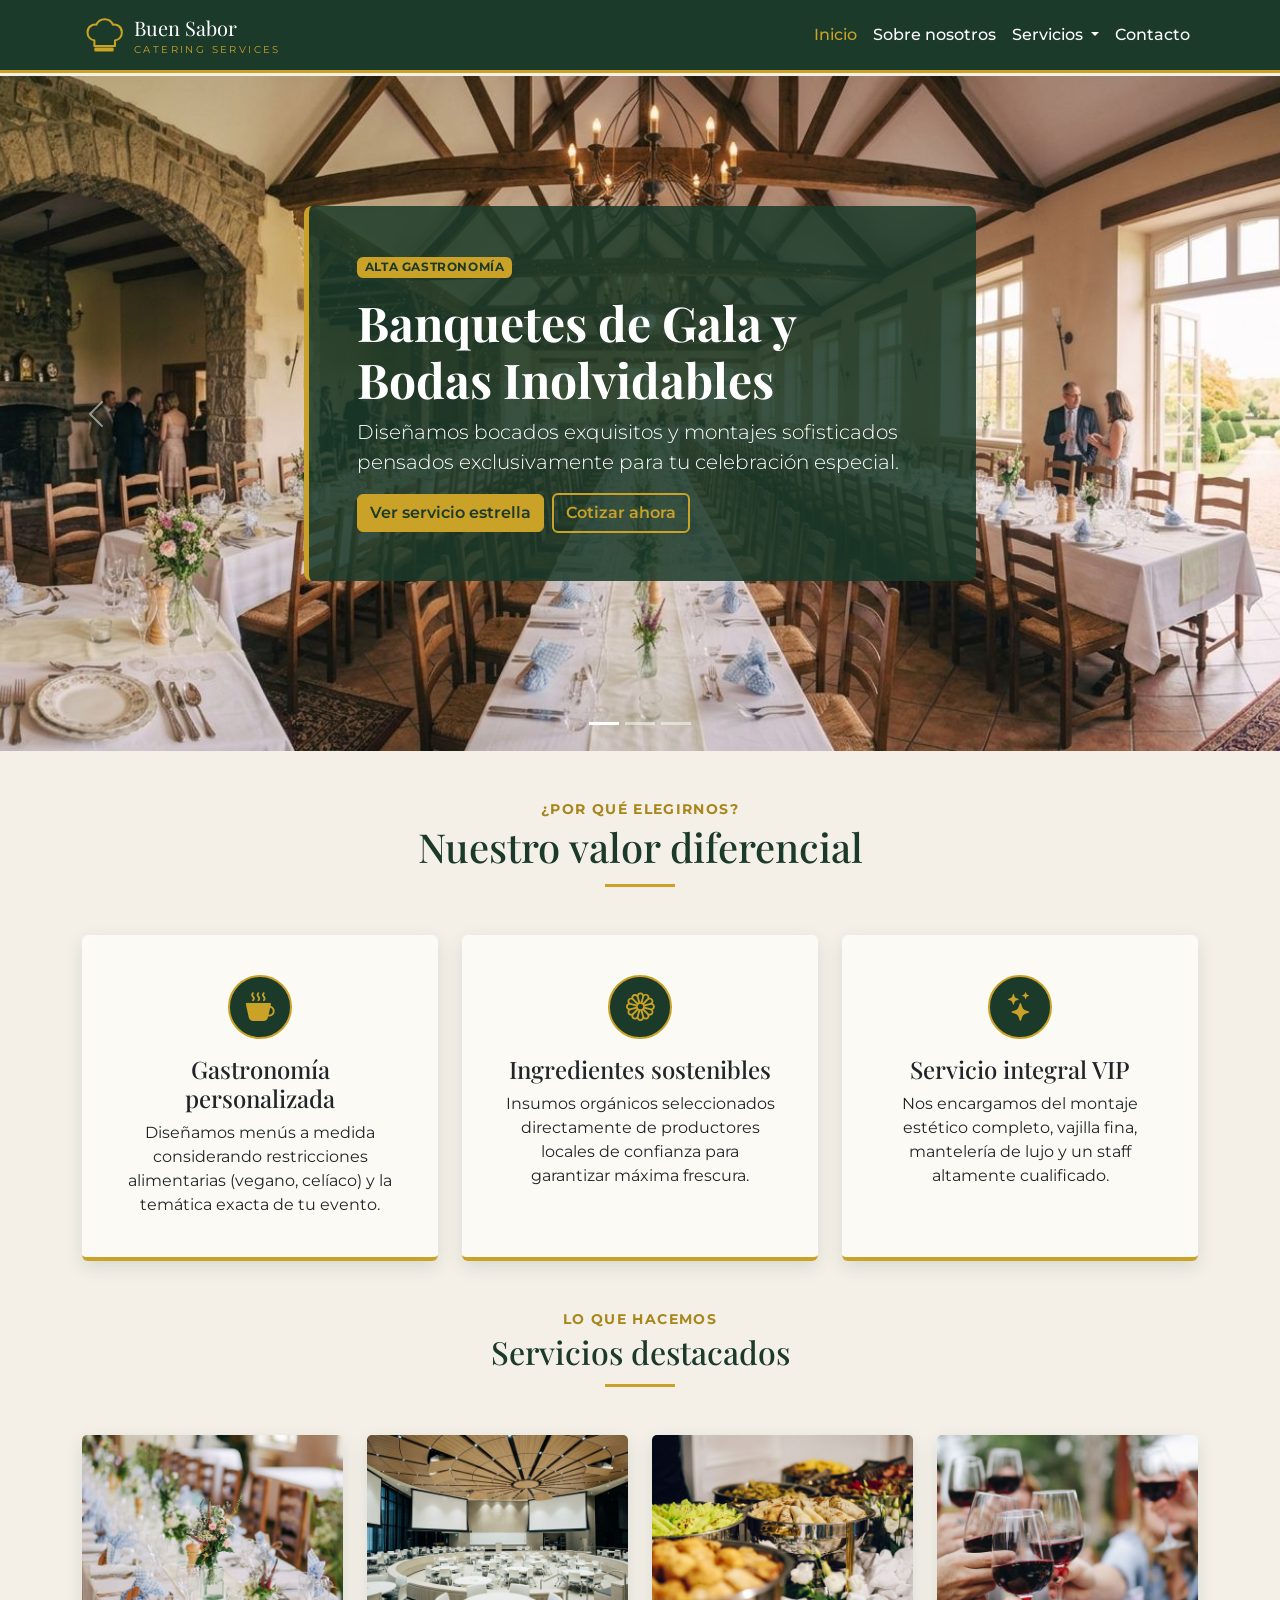
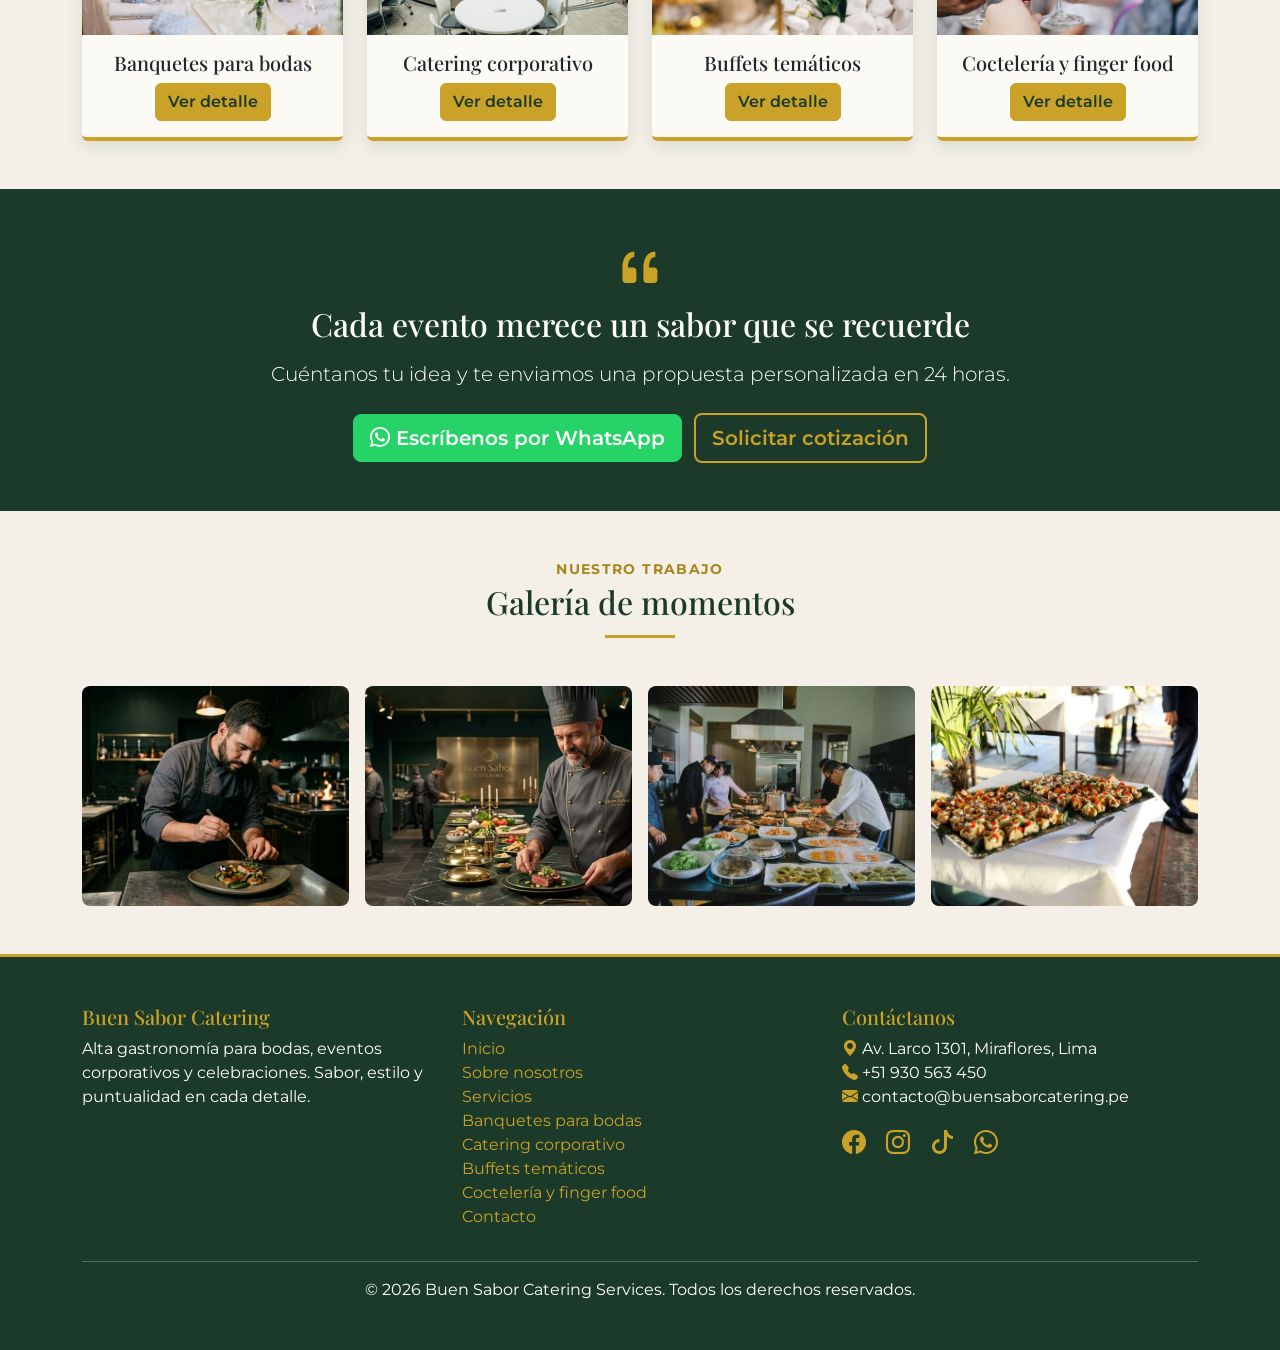
==== index.html @ eacddbde "feat: first commit" ====
<!doctype html>
<html lang="es">
  <head>
    <meta charset="utf-8" />
    <meta name="viewport" content="width=device-width, initial-scale=1" />
    <meta
      name="description"
      content="Catering para bodas, eventos corporativos y celebraciones en Lima. Alta gastronomía con ingredientes sostenibles."
    />
    <title>Buen Sabor Catering | Inicio</title>
    <!-- bootstrap 5.3 -->
    <link
      href="https://cdn.jsdelivr.net/npm/bootstrap@5.3.8/dist/css/bootstrap.min.css"
      rel="stylesheet"
      integrity="sha384-sRIl4kxILFvY47J16cr9ZwB07vP4J8+LH7qKQnuqkuIAvNWLzeN8tE5YBujZqJLB"
      crossorigin="anonymous"
    />
    <!-- iconos de bootstrap -->
    <link
      rel="stylesheet"
      href="https://cdn.jsdelivr.net/npm/bootstrap-icons@1.13.2/font/bootstrap-icons.min.css"
    />
    <!-- fuentes de google -->
    <link rel="preconnect" href="https://fonts.googleapis.com" />
    <link rel="preconnect" href="https://fonts.gstatic.com" crossorigin />
    <link
      href="https://fonts.googleapis.com/css2?family=Montserrat:wght@400;500;600;700&family=Playfair+Display:wght@600;700&display=swap"
      rel="stylesheet"
    />
    <!-- estilos propios -->
    <link rel="stylesheet" href="css/estilos.css" />
  </head>

  <body>
    <!-- cabecera -->
    <header>
      <nav class="navbar navbar-expand-lg navbar-dark bg-marca fixed-top">
        <div class="container">
          <a
            class="navbar-brand d-flex align-items-center gap-2"
            href="index.html"
          >
            <img
              src="img/logo-gorro.svg"
              alt="Logo de Buen Sabor Catering"
              width="44"
              height="44"
            />
            <span>Buen Sabor<small>Catering Services</small></span>
          </a>
          <button
            class="navbar-toggler"
            type="button"
            data-bs-toggle="collapse"
            data-bs-target="#menuPrincipal"
            aria-controls="menuPrincipal"
            aria-expanded="false"
            aria-label="Mostrar menú"
          >
            <span class="navbar-toggler-icon"></span>
          </button>
          <div class="collapse navbar-collapse" id="menuPrincipal">
            <ul class="navbar-nav ms-auto mb-2 mb-lg-0">
              <li class="nav-item">
                <a class="nav-link active" aria-current="page" href="index.html"
                  >Inicio</a
                >
              </li>
              <li class="nav-item">
                <a class="nav-link" href="nosotros.html">Sobre nosotros</a>
              </li>
              <li class="nav-item dropdown">
                <a
                  class="nav-link dropdown-toggle"
                  href="#"
                  role="button"
                  data-bs-toggle="dropdown"
                  aria-expanded="false"
                >
                  Servicios
                </a>
                <ul class="dropdown-menu dropdown-menu-lg-end">
                  <li>
                    <a class="dropdown-item" href="servicio-bodas.html"
                      >Banquetes para bodas</a
                    >
                  </li>
                  <li>
                    <a class="dropdown-item" href="servicio-corporativo.html"
                      >Catering corporativo</a
                    >
                  </li>
                  <li>
                    <a class="dropdown-item" href="servicio-buffets.html"
                      >Buffets temáticos</a
                    >
                  </li>
                  <li>
                    <a class="dropdown-item" href="servicio-cocteleria.html"
                      >Coctelería y finger food</a
                    >
                  </li>
                  <li><hr class="dropdown-divider" /></li>
                  <li>
                    <a class="dropdown-item" href="servicios.html"
                      >Ver todos los servicios</a
                    >
                  </li>
                </ul>
              </li>
              <li class="nav-item">
                <a class="nav-link" href="contactos.html">Contacto</a>
              </li>
            </ul>
          </div>
        </div>
      </nav>
    </header>

    <main>
      <!-- carrusel -->
      <section>
        <div id="carruselInicio" class="carousel slide" data-bs-ride="carousel">
          <div class="carousel-indicators">
            <button
              type="button"
              data-bs-target="#carruselInicio"
              data-bs-slide-to="0"
              class="active"
              aria-current="true"
              aria-label="Diapositiva 1"
            ></button>
            <button
              type="button"
              data-bs-target="#carruselInicio"
              data-bs-slide-to="1"
              aria-label="Diapositiva 2"
            ></button>
            <button
              type="button"
              data-bs-target="#carruselInicio"
              data-bs-slide-to="2"
              aria-label="Diapositiva 3"
            ></button>
          </div>
          <div class="carousel-inner">
            <article class="carousel-item active">
              <img
                src="img/salon-gala.jpg"
                class="d-block w-100"
                alt="Salón de gala decorado para una boda"
              />
              <div
                class="carousel-caption d-flex h-100 align-items-center justify-content-center"
              >
                <div class="tarjeta-hero p-3 p-md-5 col-12 col-lg-9">
                  <span class="badge insignia-marca mb-3"
                    >Alta gastronomía</span
                  >
                  <h2 class="display-5 fw-bold">
                    Banquetes de Gala y Bodas Inolvidables
                  </h2>
                  <p class="lead d-none d-md-block">
                    Diseñamos bocados exquisitos y montajes sofisticados
                    pensados exclusivamente para tu celebración especial.
                  </p>
                  <a href="servicio-bodas.html" class="btn btn-marca me-2"
                    >Ver servicio estrella</a
                  ><a href="contactos.html" class="btn btn-marca-borde"
                    >Cotizar ahora</a
                  >
                </div>
              </div>
            </article>
            <article class="carousel-item">
              <img
                loading="lazy"
                src="img/buffet-tematico.jpg"
                class="d-block w-100"
                alt="Buffet temático con estaciones en vivo"
              />
              <div
                class="carousel-caption d-flex h-100 align-items-center justify-content-center"
              >
                <div class="tarjeta-hero p-3 p-md-5 col-12 col-lg-9">
                  <span class="badge insignia-marca mb-3"
                    >Experiencias culinarias</span
                  >
                  <h2 class="display-5 fw-bold">
                    Buffets Temáticos y Coctelería Fina
                  </h2>
                  <p class="lead d-none d-md-block">
                    Insumos 100% orgánicos, fusionando la cocina tradicional con
                    las tendencias gastronómicas internacionales.
                  </p>
                  <a href="nosotros.html" class="btn btn-marca">Conócenos</a>
                </div>
              </div>
            </article>
            <article class="carousel-item">
              <img
                loading="lazy"
                src="img/catering-corporativo.jpg"
                class="d-block w-100"
                alt="Auditorio preparado para un evento corporativo"
              />
              <div
                class="carousel-caption d-flex h-100 align-items-center justify-content-center"
              >
                <div class="tarjeta-hero p-3 p-md-5 col-12 col-lg-9">
                  <span class="badge insignia-marca mb-3"
                    >Excelencia empresarial</span
                  >
                  <h2 class="display-5 fw-bold">
                    Catering Corporativo y Coffee Breaks VIP
                  </h2>
                  <p class="lead d-none d-md-block">
                    Puntualidad, distinción y sabor de alto nivel para tus
                    conferencias, reuniones ejecutivas y lanzamientos.
                  </p>
                  <a href="servicios.html" class="btn btn-marca me-2"
                    >Explorar catálogo</a
                  ><a href="contactos.html" class="btn btn-marca-borde"
                    >Contactar asesor</a
                  >
                </div>
              </div>
            </article>
          </div>
          <button
            class="carousel-control-prev"
            type="button"
            data-bs-target="#carruselInicio"
            data-bs-slide="prev"
          >
            <span class="carousel-control-prev-icon" aria-hidden="true"></span>
            <span class="visually-hidden">Anterior</span>
          </button>
          <button
            class="carousel-control-next"
            type="button"
            data-bs-target="#carruselInicio"
            data-bs-slide="next"
          >
            <span class="carousel-control-next-icon" aria-hidden="true"></span>
            <span class="visually-hidden">Siguiente</span>
          </button>
        </div>
      </section>

      <!-- valor diferencial -->
      <section class="container py-5">
        <header class="text-center mb-5">
          <p class="etiqueta-seccion mb-1">¿Por qué elegirnos?</p>
          <h1 class="titulo-seccion">Nuestro valor diferencial</h1>
        </header>
        <div class="row g-4">
          <article class="col-12 col-md-4">
            <div class="card h-100 text-center p-4">
              <div class="card-body">
                <span class="icono-circulo mb-3"
                  ><i class="bi bi-cup-hot-fill"></i
                ></span>
                <h3 class="h4 card-title">Gastronomía personalizada</h3>
                <p class="card-text">
                  Diseñamos menús a medida considerando restricciones
                  alimentarias (vegano, celíaco) y la temática exacta de tu
                  evento.
                </p>
              </div>
            </div>
          </article>
          <article class="col-12 col-md-4">
            <div class="card h-100 text-center p-4">
              <div class="card-body">
                <span class="icono-circulo mb-3"
                  ><i class="bi bi-flower1"></i
                ></span>
                <h3 class="h4 card-title">Ingredientes sostenibles</h3>
                <p class="card-text">
                  Insumos orgánicos seleccionados directamente de productores
                  locales de confianza para garantizar máxima frescura.
                </p>
              </div>
            </div>
          </article>
          <article class="col-12 col-md-4">
            <div class="card h-100 text-center p-4">
              <div class="card-body">
                <span class="icono-circulo mb-3"
                  ><i class="bi bi-stars"></i
                ></span>
                <h3 class="h4 card-title">Servicio integral VIP</h3>
                <p class="card-text">
                  Nos encargamos del montaje estético completo, vajilla fina,
                  mantelería de lujo y un staff altamente cualificado.
                </p>
              </div>
            </div>
          </article>
        </div>
      </section>

      <!-- servicios destacados -->
      <section class="container pb-5">
        <header class="text-center mb-5">
          <p class="etiqueta-seccion mb-1">Lo que hacemos</p>
          <h2 class="titulo-seccion">Servicios destacados</h2>
        </header>
        <div class="row g-4">
          <article class="col-12 col-md-6 col-lg-3">
            <div class="card card-servicio h-100">
              <img
                loading="lazy"
                src="img/banquete-boda.jpg"
                class="card-img-top"
                alt="Mesa de banquete para boda"
              />
              <div class="card-body text-center">
                <h3 class="h5 card-title">Banquetes para bodas</h3>
                <a href="servicio-bodas.html" class="btn btn-marca"
                  >Ver detalle</a
                >
              </div>
            </div>
          </article>
          <article class="col-12 col-md-6 col-lg-3">
            <div class="card card-servicio h-100">
              <img
                loading="lazy"
                src="img/catering-corporativo.jpg"
                class="card-img-top"
                alt="Sala de conferencias con mesas"
              />
              <div class="card-body text-center">
                <h3 class="h5 card-title">Catering corporativo</h3>
                <a href="servicio-corporativo.html" class="btn btn-marca"
                  >Ver detalle</a
                >
              </div>
            </div>
          </article>
          <article class="col-12 col-md-6 col-lg-3">
            <div class="card card-servicio h-100">
              <img
                loading="lazy"
                src="img/buffet-tematico.jpg"
                class="card-img-top"
                alt="Buffet con bandejas de comida caliente"
              />
              <div class="card-body text-center">
                <h3 class="h5 card-title">Buffets temáticos</h3>
                <a href="servicio-buffets.html" class="btn btn-marca"
                  >Ver detalle</a
                >
              </div>
            </div>
          </article>
          <article class="col-12 col-md-6 col-lg-3">
            <div class="card card-servicio h-100">
              <img
                loading="lazy"
                src="img/cocteleria.jpg"
                class="card-img-top"
                alt="Brindis con copas de vino tinto"
              />
              <div class="card-body text-center">
                <h3 class="h5 card-title">Coctelería y finger food</h3>
                <a href="servicio-cocteleria.html" class="btn btn-marca"
                  >Ver detalle</a
                >
              </div>
            </div>
          </article>
        </div>
      </section>

      <!-- frase y llamada a la acción -->
      <section class="franja-frase py-5 text-center">
        <div class="container">
          <i class="bi bi-quote texto-dorado display-4"></i>
          <h2 class="mb-3">Cada evento merece un sabor que se recuerde</h2>
          <p class="lead mb-4">
            Cuéntanos tu idea y te enviamos una propuesta personalizada en 24
            horas.
          </p>
          <a
            href="https://wa.me/51930563450?text=Hola%20Buen%20Sabor%20Catering%2C%20quisiera%20cotizar%20un%20evento"
            target="_blank"
            class="btn boton-whatsapp btn-lg me-2"
            ><i class="bi bi-whatsapp"></i> Escríbenos por WhatsApp</a
          >
          <a href="contactos.html" class="btn btn-marca-borde btn-lg"
            >Solicitar cotización</a
          >
        </div>
      </section>

      <!-- galería -->
      <section class="container py-5 galeria">
        <header class="text-center mb-5">
          <p class="etiqueta-seccion mb-1">Nuestro trabajo</p>
          <h2 class="titulo-seccion">Galería de momentos</h2>
        </header>
        <div class="row g-3">
          <figure class="col-6 col-md-3 mb-0">
            <img
              loading="lazy"
              src="img/cocina-chef.jpg"
              alt="Chef emplatando en la cocina"
            />
          </figure>
          <figure class="col-6 col-md-3 mb-0">
            <img
              loading="lazy"
              src="img/cocina-montaje.jpg"
              alt="Chef preparando un montaje de buffet"
            />
          </figure>
          <figure class="col-6 col-md-3 mb-0">
            <img
              loading="lazy"
              src="img/chefs-cocina.jpg"
              alt="Cocineros preparando una mesa de platos"
            />
          </figure>
          <figure class="col-6 col-md-3 mb-0">
            <img
              loading="lazy"
              src="img/catering-evento.jpg"
              alt="Mesa de canapés en un evento al aire libre"
            />
          </figure>
        </div>
      </section>
    </main>

    <!-- pie de página -->
    <footer class="py-5">
      <div class="container">
        <div class="row g-4">
          <section class="col-12 col-md-4">
            <h5>Buen Sabor Catering</h5>
            <p>
              Alta gastronomía para bodas, eventos corporativos y celebraciones.
              Sabor, estilo y puntualidad en cada detalle.
            </p>
          </section>
          <section class="col-6 col-md-4">
            <h5>Navegación</h5>
            <ul class="list-unstyled">
              <li><a href="index.html">Inicio</a></li>
              <li><a href="nosotros.html">Sobre nosotros</a></li>
              <li><a href="servicios.html">Servicios</a></li>
              <li><a href="servicio-bodas.html">Banquetes para bodas</a></li>
              <li>
                <a href="servicio-corporativo.html">Catering corporativo</a>
              </li>
              <li><a href="servicio-buffets.html">Buffets temáticos</a></li>
              <li>
                <a href="servicio-cocteleria.html">Coctelería y finger food</a>
              </li>
              <li><a href="contactos.html">Contacto</a></li>
            </ul>
          </section>
          <section class="col-12 col-md-4">
            <h5>Contáctanos</h5>
            <ul class="list-unstyled text-break">
              <li>
                <i class="bi bi-geo-alt-fill texto-dorado"></i> Av. Larco 1301,
                Miraflores, Lima
              </li>
              <li>
                <i class="bi bi-telephone-fill texto-dorado"></i> +51 930 563
                450
              </li>
              <li>
                <i class="bi bi-envelope-fill texto-dorado"></i>
                contacto@buensaborcatering.pe
              </li>
            </ul>
            <a
              class="me-3"
              href="https://www.facebook.com"
              target="_blank"
              aria-label="Facebook"
              ><i class="bi bi-facebook fs-4"></i
            ></a>
            <a
              class="me-3"
              href="https://www.instagram.com"
              target="_blank"
              aria-label="Instagram"
              ><i class="bi bi-instagram fs-4"></i
            ></a>
            <a
              class="me-3"
              href="https://www.tiktok.com"
              target="_blank"
              aria-label="TikTok"
              ><i class="bi bi-tiktok fs-4"></i
            ></a>
            <a
              href="https://wa.me/51930563450?text=Hola%20Buen%20Sabor%20Catering%2C%20quisiera%20cotizar%20un%20evento"
              target="_blank"
              aria-label="WhatsApp"
              ><i class="bi bi-whatsapp fs-4"></i
            ></a>
          </section>
        </div>
        <hr />
        <p class="text-center mb-0">
          © 2026 Buen Sabor Catering Services. Todos los derechos reservados.
        </p>
      </div>
    </footer>

    <!-- script JS de bootstrap -->
    <script
      src="https://cdn.jsdelivr.net/npm/bootstrap@5.3.8/dist/js/bootstrap.bundle.min.js"
      integrity="sha384-FKyoEForCGlyvwx9Hj09JcYn3nv7wiPVlz7YYwJrWVcXK/BmnVDxM+D2scQbITxI"
      crossorigin="anonymous"
    ></script>
  </body>
</html>
---- css/estilos.css ----
/*ESTILOS GENERALES */
:root {
  --color-marca-1: #1b3a2a; /* verde bosque */
  --color-marca-2: #c9a227; /* dorado antiguo */
  --color-marca-1-claro: #2a5740;
  --color-marca-2-oscuro: #a8861c;
  --color-fondo: #f4f0e8; /* crema */
  --color-texto: #3b3b36;
}

body {
  font-family: "Montserrat", sans-serif;
  background-color: var(--color-fondo);
  color: var(--color-texto);
  padding-top: 76px; /* espacio para la barra fija */
}

h1,
h2,
h3,
h4,
h5,
.navbar-brand {
  font-family: "Playfair Display", serif;
  color: var(--color-marca-1);
}

/*colores de marca*/
.bg-marca {
  background-color: var(--color-marca-1);
}

.bg-marca-claro {
  background-color: var(--color-marca-1-claro);
}

.texto-dorado {
  color: var(--color-marca-2);
}

.texto-marca {
  color: var(--color-marca-1);
}

.btn-marca {
  background-color: var(--color-marca-2);
  border-color: var(--color-marca-2);
  color: var(--color-marca-1);
  font-weight: 600;
}

.btn-marca:hover {
  background-color: var(--color-marca-2-oscuro);
  border-color: var(--color-marca-2-oscuro);
  color: var(--color-marca-1);
}

.btn-marca-borde {
  background-color: transparent;
  border: 2px solid var(--color-marca-2);
  color: var(--color-marca-2);
  font-weight: 600;
}

.btn-marca-borde:hover {
  background-color: var(--color-marca-2);
  color: var(--color-marca-1);
}

/*cabecera y menu*/
.navbar {
  border-bottom: 3px solid var(--color-marca-2);
}

.navbar-brand small {
  display: block;
  font-family: "Montserrat", sans-serif;
  font-size: 0.6rem;
  letter-spacing: 0.25em;
  text-transform: uppercase;
  color: var(--color-marca-2);
}

.navbar-brand {
  color: #fff;
}

.navbar-dark .navbar-nav .nav-link {
  color: #fff;
  font-weight: 500;
}

.navbar-dark .navbar-nav .nav-link:hover,
.navbar-dark .navbar-nav .nav-link.active {
  color: var(--color-marca-2);
}

/*titulos de seccion*/
.etiqueta-seccion {
  color: var(--color-marca-2-oscuro);
  font-weight: 700;
  letter-spacing: 0.1em;
  text-transform: uppercase;
  font-size: 0.85rem;
}

.titulo-seccion::after {
  content: "";
  display: block;
  width: 70px;
  height: 3px;
  margin: 0.8rem auto 0;
  background-color: var(--color-marca-2);
}

/*tarjetas*/
.card {
  background-color: #fcfaf5;
  border: 0;
  border-bottom: 4px solid var(--color-marca-2);
  box-shadow: 0 6px 18px rgba(27, 58, 42, 0.12);
}

.icono-circulo {
  display: inline-flex;
  align-items: center;
  justify-content: center;
  width: 64px;
  height: 64px;
  border-radius: 50%;
  background-color: var(--color-marca-1);
  border: 2px solid var(--color-marca-2);
  color: var(--color-marca-2);
  font-size: 1.8rem;
}

/*pie de pagina*/
footer {
  background-color: var(--color-marca-1);
  color: #fff;
  border-top: 3px solid var(--color-marca-2);
}

footer a {
  color: var(--color-marca-2);
  text-decoration: none;
}

footer a:hover {
  color: #fff;
}

footer h5 {
  color: var(--color-marca-2);
}

/*ESTILOS ESPECIFICOS PAGINA: INICIO */
.carousel-item img {
  height: 75vh;
  object-fit: cover;
}

.tarjeta-hero {
  background-color: rgba(27, 58, 42, 0.85);
  border-left: 5px solid var(--color-marca-2);
  border-radius: 8px;
  text-align: left;
}

.tarjeta-hero h2 {
  color: #fff;
}

.insignia-marca {
  background-color: var(--color-marca-2);
  color: var(--color-marca-1);
  font-weight: 700;
  letter-spacing: 0.05em;
  text-transform: uppercase;
}

.franja-frase {
  background-color: var(--color-marca-1);
  color: #fff;
}

.franja-frase h2 {
  color: #fff;
}

.galeria img {
  height: 220px;
  object-fit: cover;
  width: 100%;
  border-radius: 8px;
}

/*ESTILOS ESPECIFICOS PAGINA: NOSOTROS */
.foto-borde {
  border: 3px solid var(--color-marca-2);
  border-radius: 10px;
  box-shadow: 0 8px 22px rgba(27, 58, 42, 0.2);
}

.foto-fundador {
  height: 420px;
  object-fit: cover;
  object-position: top;
}

/*ESTILOS ESPECIFICOS PAGINA: SERVICIOS */
.card-servicio img {
  height: 200px;
  object-fit: cover;
}

/*ESTILOS ESPECIFICOS PAGINA: DETALLE */
.precio {
  font-family: "Playfair Display", serif;
  font-size: 2.5rem;
  color: var(--color-marca-1);
}

.lista-iconos li {
  margin-bottom: 0.6rem;
}

/*ESTILOS ESPECIFICOS PAGINA: CONTACTOS */
.caja-contacto {
  background-color: var(--color-marca-1);
  color: #fff;
  border-radius: 10px;
}

.caja-contacto h3,
.caja-contacto h4 {
  color: var(--color-marca-2);
}

.icono-red {
  font-size: 1.8rem;
  color: var(--color-marca-2);
}

.icono-red:hover {
  color: #fff;
}

.boton-whatsapp {
  background-color: #25d366;
  border-color: #25d366;
  color: #fff;
  font-weight: 600;
}

.boton-whatsapp:hover {
  background-color: #1ebe5a;
  color: #fff;
}

.pos-fernando {
  object-position: 50% 30%;
}

.pos-juan {
  object-position: 50% 28%;
}
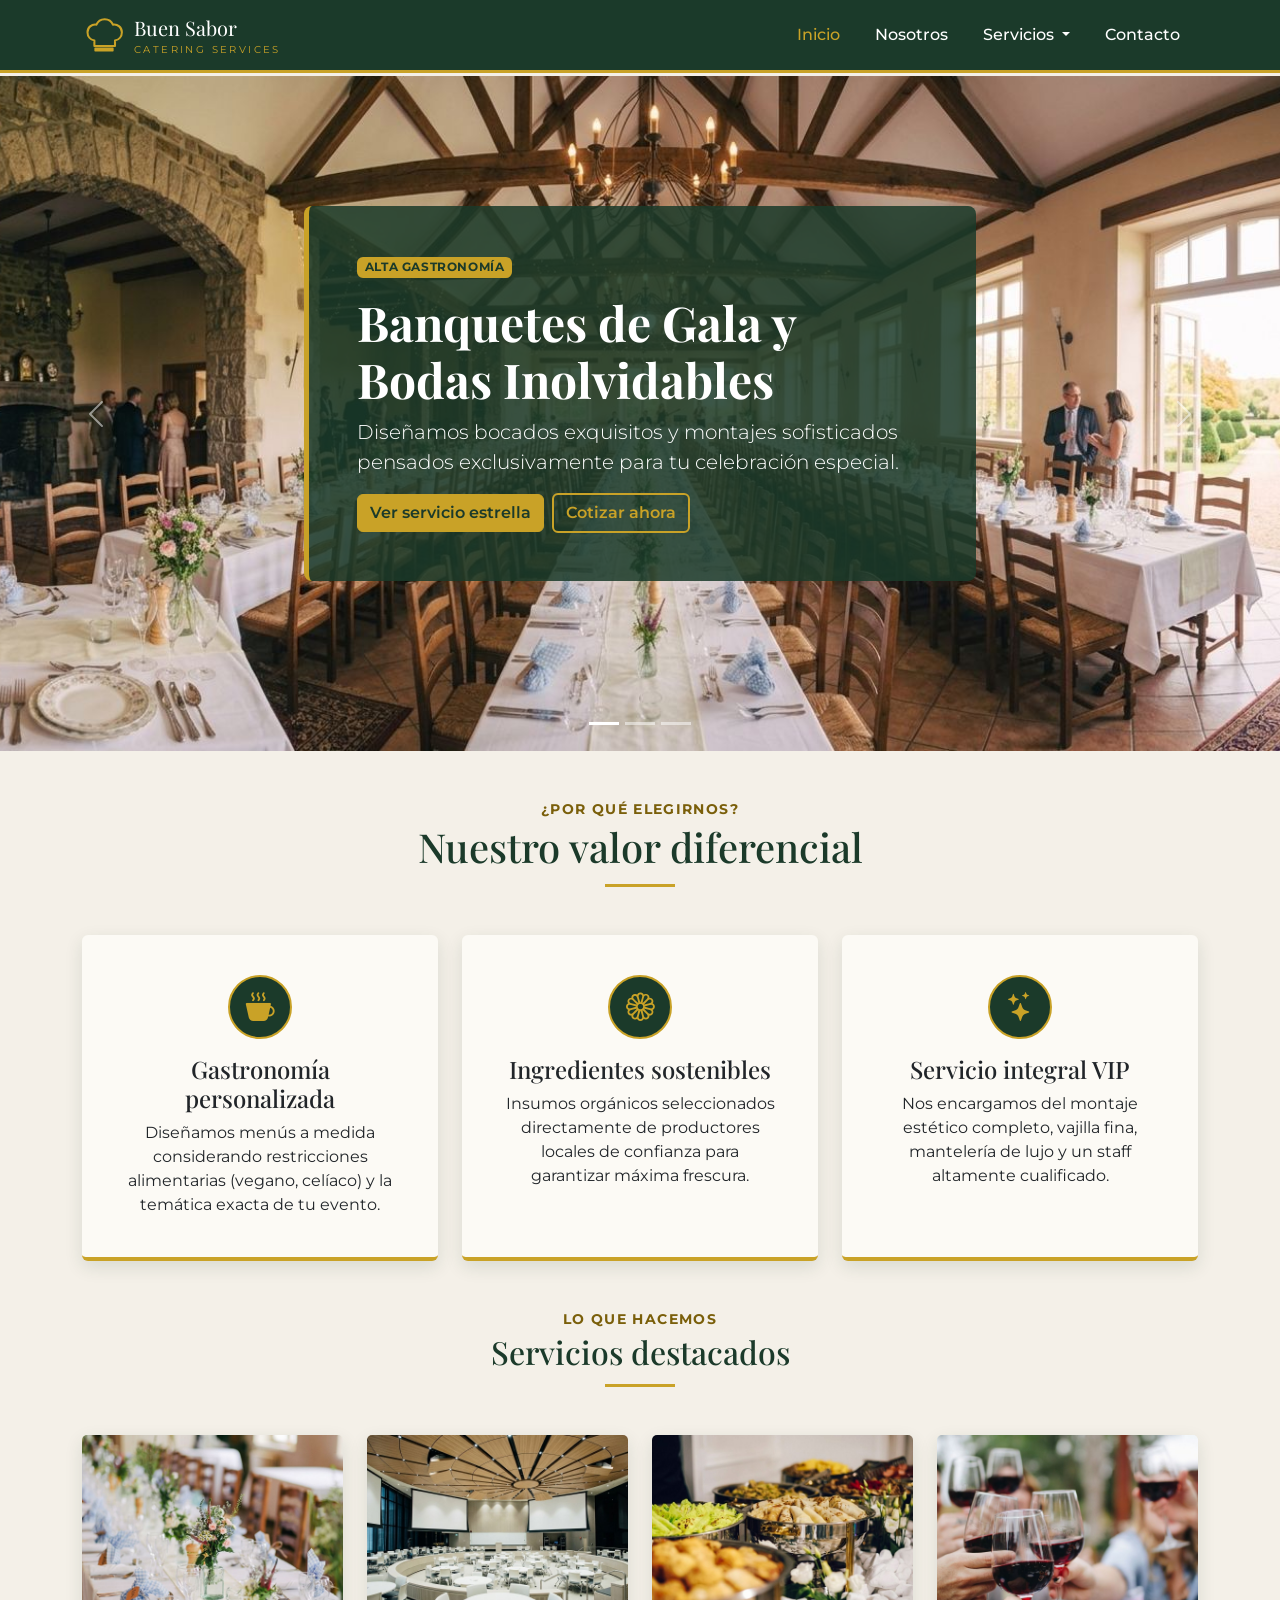
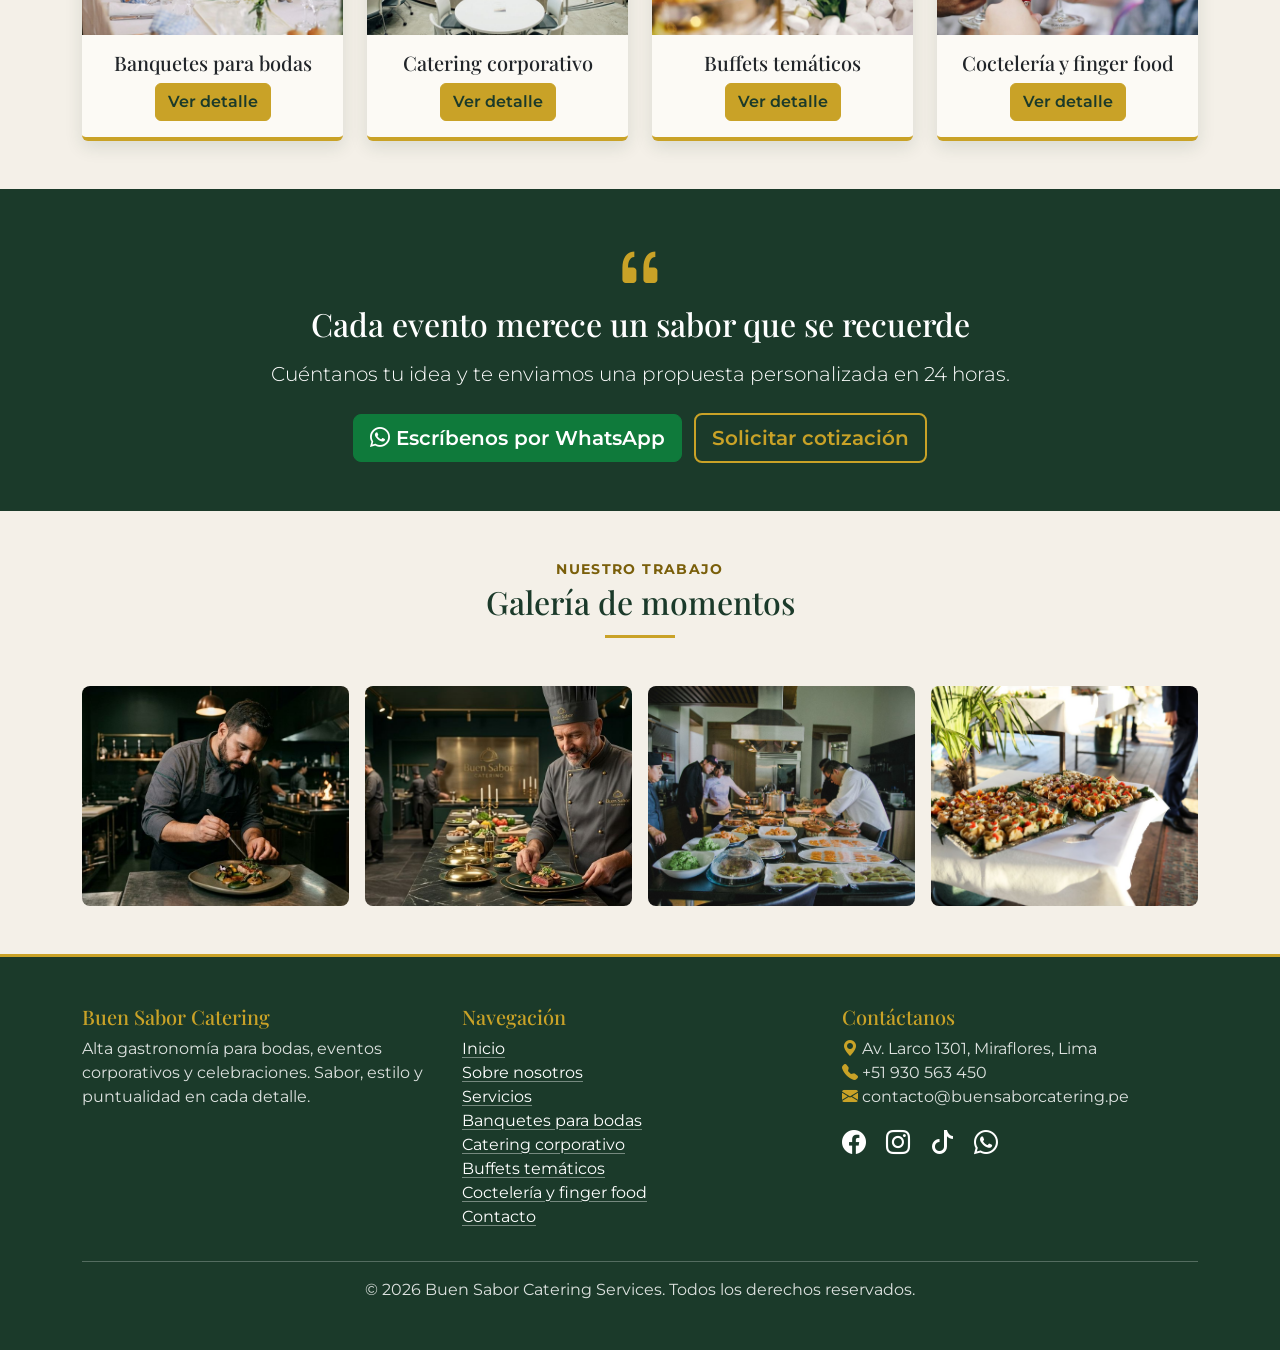
==== commit 1fe295d6: "refactor: optimize code" ====
--- a/index.html
+++ b/index.html
@@ -32,6 +32,9 @@
   </head>
 
   <body>
+    <a class="saltar-contenido visually-hidden-focusable" href="#contenido"
+      >Saltar al contenido</a
+    >
     <!-- cabecera -->
     <header>
       <nav class="navbar navbar-expand-lg navbar-dark bg-marca fixed-top">
@@ -67,7 +70,7 @@
                 >
               </li>
               <li class="nav-item">
-                <a class="nav-link" href="nosotros.html">Sobre nosotros</a>
+                <a class="nav-link" href="nosotros.html">Nosotros</a>
               </li>
               <li class="nav-item dropdown">
                 <a
@@ -117,10 +120,10 @@
       </nav>
     </header>
 
-    <main>
+    <main id="contenido">
       <!-- carrusel -->
       <section>
-        <div id="carruselInicio" class="carousel slide" data-bs-ride="carousel">
+        <div id="carruselInicio" class="carousel slide" data-bs-ride="true">
           <div class="carousel-indicators">
             <button
               type="button"
@@ -259,7 +262,7 @@
             <div class="card h-100 text-center p-4">
               <div class="card-body">
                 <span class="icono-circulo mb-3"
-                  ><i class="bi bi-cup-hot-fill"></i
+                  ><i class="bi bi-cup-hot-fill" aria-hidden="true"></i
                 ></span>
                 <h3 class="h4 card-title">Gastronomía personalizada</h3>
                 <p class="card-text">
@@ -274,7 +277,7 @@
             <div class="card h-100 text-center p-4">
               <div class="card-body">
                 <span class="icono-circulo mb-3"
-                  ><i class="bi bi-flower1"></i
+                  ><i class="bi bi-flower1" aria-hidden="true"></i
                 ></span>
                 <h3 class="h4 card-title">Ingredientes sostenibles</h3>
                 <p class="card-text">
@@ -288,7 +291,7 @@
             <div class="card h-100 text-center p-4">
               <div class="card-body">
                 <span class="icono-circulo mb-3"
-                  ><i class="bi bi-stars"></i
+                  ><i class="bi bi-stars" aria-hidden="true"></i
                 ></span>
                 <h3 class="h4 card-title">Servicio integral VIP</h3>
                 <p class="card-text">
@@ -378,7 +381,7 @@
       <!-- frase y llamada a la acción -->
       <section class="franja-frase py-5 text-center">
         <div class="container">
-          <i class="bi bi-quote texto-dorado display-4"></i>
+          <i class="bi bi-quote texto-dorado display-4" aria-hidden="true"></i>
           <h2 class="mb-3">Cada evento merece un sabor que se recuerde</h2>
           <p class="lead mb-4">
             Cuéntanos tu idea y te enviamos una propuesta personalizada en 24
@@ -386,9 +389,9 @@
           </p>
           <a
             href="https://wa.me/51930563450?text=Hola%20Buen%20Sabor%20Catering%2C%20quisiera%20cotizar%20un%20evento"
-            target="_blank"
+            target="_blank" rel="noopener noreferrer"
             class="btn boton-whatsapp btn-lg me-2"
-            ><i class="bi bi-whatsapp"></i> Escríbenos por WhatsApp</a
+            ><i class="bi bi-whatsapp" aria-hidden="true"></i> Escríbenos por WhatsApp <span class="visually-hidden">(se abre en otra pestaña)</span></a
           >
           <a href="contactos.html" class="btn btn-marca-borde btn-lg"
             >Solicitar cotización</a
@@ -467,44 +470,44 @@
             <h5>Contáctanos</h5>
             <ul class="list-unstyled text-break">
               <li>
-                <i class="bi bi-geo-alt-fill texto-dorado"></i> Av. Larco 1301,
+                <i class="bi bi-geo-alt-fill texto-dorado" aria-hidden="true"></i> Av. Larco 1301,
                 Miraflores, Lima
               </li>
               <li>
-                <i class="bi bi-telephone-fill texto-dorado"></i> +51 930 563
+                <i class="bi bi-telephone-fill texto-dorado" aria-hidden="true"></i> +51 930 563
                 450
               </li>
               <li>
-                <i class="bi bi-envelope-fill texto-dorado"></i>
+                <i class="bi bi-envelope-fill texto-dorado" aria-hidden="true"></i>
                 contacto@buensaborcatering.pe
               </li>
             </ul>
             <a
               class="me-3"
               href="https://www.facebook.com"
-              target="_blank"
-              aria-label="Facebook"
-              ><i class="bi bi-facebook fs-4"></i
+              target="_blank" rel="noopener noreferrer"
+              aria-label="Facebook (se abre en otra pestaña)"
+              ><i class="bi bi-facebook fs-4" aria-hidden="true"></i
             ></a>
             <a
               class="me-3"
               href="https://www.instagram.com"
-              target="_blank"
-              aria-label="Instagram"
-              ><i class="bi bi-instagram fs-4"></i
+              target="_blank" rel="noopener noreferrer"
+              aria-label="Instagram (se abre en otra pestaña)"
+              ><i class="bi bi-instagram fs-4" aria-hidden="true"></i
             ></a>
             <a
               class="me-3"
               href="https://www.tiktok.com"
-              target="_blank"
-              aria-label="TikTok"
-              ><i class="bi bi-tiktok fs-4"></i
+              target="_blank" rel="noopener noreferrer"
+              aria-label="TikTok (se abre en otra pestaña)"
+              ><i class="bi bi-tiktok fs-4" aria-hidden="true"></i
             ></a>
             <a
               href="https://wa.me/51930563450?text=Hola%20Buen%20Sabor%20Catering%2C%20quisiera%20cotizar%20un%20evento"
-              target="_blank"
-              aria-label="WhatsApp"
-              ><i class="bi bi-whatsapp fs-4"></i
+              target="_blank" rel="noopener noreferrer"
+              aria-label="WhatsApp (se abre en otra pestaña)"
+              ><i class="bi bi-whatsapp fs-4" aria-hidden="true"></i
             ></a>
           </section>
         </div>
--- a/css/estilos.css
+++ b/css/estilos.css
@@ -4,6 +4,10 @@
   --color-marca-2: #c9a227; /* dorado antiguo */
   --color-marca-1-claro: #2a5740;
   --color-marca-2-oscuro: #a8861c;
+  --color-marca-2-hover: #d8b43a; /* hover de botones dorados */
+  --color-marca-2-texto: #7a5f0a; /* dorado legible sobre fondos claros (5.3:1) */
+  --color-whatsapp: #0f7a3b; /* blanco sobre este verde: 5.4:1 */
+  --color-whatsapp-hover: #0b6330;
   --color-fondo: #f4f0e8; /* crema */
   --color-texto: #3b3b36;
 }
@@ -30,16 +34,41 @@
   background-color: var(--color-marca-1);
 }
 
-.bg-marca-claro {
-  background-color: var(--color-marca-1-claro);
-}
-
 .texto-dorado {
   color: var(--color-marca-2);
 }
 
-.texto-marca {
-  color: var(--color-marca-1);
+/*accesibilidad: enlace para saltar el menu*/
+.saltar-contenido {
+  position: fixed;
+  top: 0.5rem;
+  left: 0.5rem;
+  z-index: 2000;
+  padding: 0.6rem 1rem;
+  background-color: var(--color-marca-2);
+  color: var(--color-marca-1);
+  font-weight: 700;
+  border-radius: 6px;
+}
+
+/*accesibilidad: foco visible con teclado*/
+a:focus-visible,
+button:focus-visible,
+.form-control:focus-visible,
+.form-select:focus-visible,
+video:focus-visible {
+  outline: 3px solid var(--color-marca-2);
+  outline-offset: 3px;
+}
+
+footer a:focus-visible,
+.navbar a:focus-visible,
+.navbar-toggler:focus-visible,
+.caja-contacto a:focus-visible,
+.franja-frase a:focus-visible,
+.carousel a:focus-visible,
+.carousel button:focus-visible {
+  outline-color: #fff;
 }
 
 .btn-marca {
@@ -50,11 +79,25 @@
 }
 
 .btn-marca:hover {
-  background-color: var(--color-marca-2-oscuro);
-  border-color: var(--color-marca-2-oscuro);
-  color: var(--color-marca-1);
-}
-
+  background-color: var(--color-marca-2-hover);
+  border-color: var(--color-marca-2-hover);
+  color: var(--color-marca-1);
+}
+
+/*boton con borde para fondos CLAROS (verde sobre crema: 11:1)*/
+.btn-verde-borde {
+  background-color: transparent;
+  border: 2px solid var(--color-marca-1);
+  color: var(--color-marca-1);
+  font-weight: 600;
+}
+
+.btn-verde-borde:hover {
+  background-color: var(--color-marca-1);
+  color: #fff;
+}
+
+/*boton con borde para fondos OSCUROS (dorado sobre verde: 5.2:1)*/
 .btn-marca-borde {
   background-color: transparent;
   border: 2px solid var(--color-marca-2);
@@ -90,6 +133,13 @@
   font-weight: 500;
 }
 
+/*mas espacio entre las opciones del menu (solo en escritorio)*/
+@media (min-width: 992px) {
+  .navbar-nav {
+    --bs-navbar-nav-link-padding-x: 1.1rem;
+  }
+}
+
 .navbar-dark .navbar-nav .nav-link:hover,
 .navbar-dark .navbar-nav .nav-link.active {
   color: var(--color-marca-2);
@@ -97,7 +147,7 @@
 
 /*titulos de seccion*/
 .etiqueta-seccion {
-  color: var(--color-marca-2-oscuro);
+  color: var(--color-marca-2-texto);
   font-weight: 700;
   letter-spacing: 0.1em;
   text-transform: uppercase;
@@ -141,22 +191,38 @@
   border-top: 3px solid var(--color-marca-2);
 }
 
+/*jerarquia: titulos e iconos en dorado; texto y enlaces en blanco*/
+footer p,
+footer li {
+  color: rgba(255, 255, 255, 0.85);
+}
+
 footer a {
-  color: var(--color-marca-2);
+  color: #fff;
+  text-decoration: underline;
+  text-underline-offset: 3px;
+  text-decoration-color: rgba(255, 255, 255, 0.4);
+}
+
+footer a:hover {
+  color: var(--color-marca-2);
+  text-decoration-color: var(--color-marca-2);
+}
+
+footer h5 {
+  color: var(--color-marca-2);
+}
+
+/*enlaces que son solo un icono (redes): sin subrayado*/
+footer a[aria-label] {
   text-decoration: none;
-}
-
-footer a:hover {
-  color: #fff;
-}
-
-footer h5 {
-  color: var(--color-marca-2);
 }
 
 /*ESTILOS ESPECIFICOS PAGINA: INICIO */
 .carousel-item img {
   height: 75vh;
+  min-height: 460px;
+  max-height: 720px;
   object-fit: cover;
 }
 
@@ -203,7 +269,7 @@
 }
 
 .foto-fundador {
-  height: 420px;
+  height: clamp(300px, 70vw, 420px);
   object-fit: cover;
   object-position: top;
 }
@@ -247,15 +313,21 @@
 }
 
 .boton-whatsapp {
-  background-color: #25d366;
-  border-color: #25d366;
+  background-color: var(--color-whatsapp);
+  border-color: var(--color-whatsapp);
   color: #fff;
   font-weight: 600;
 }
 
 .boton-whatsapp:hover {
-  background-color: #1ebe5a;
-  color: #fff;
+  background-color: var(--color-whatsapp-hover);
+  border-color: var(--color-whatsapp-hover);
+  color: #fff;
+}
+
+/*mapa y videos incrustados*/
+.ratio iframe {
+  border: 0;
 }
 
 .pos-fernando {
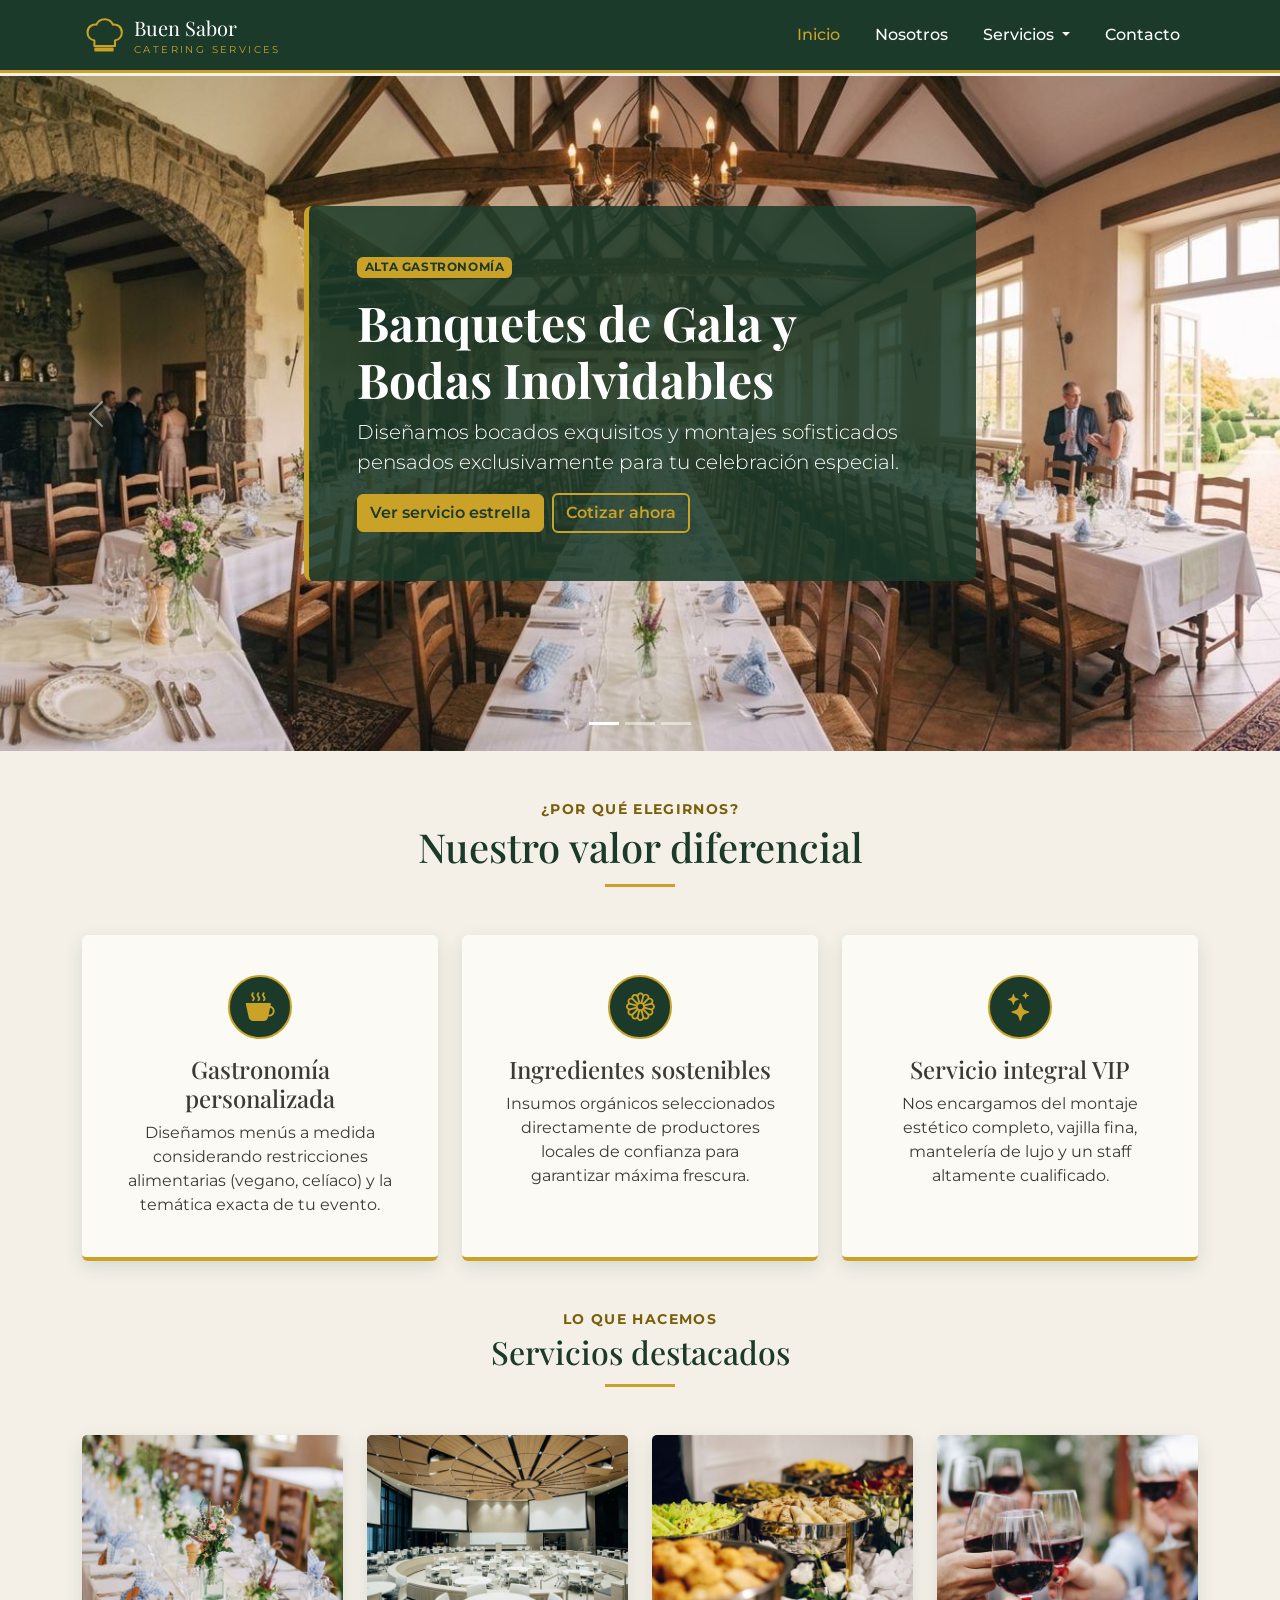
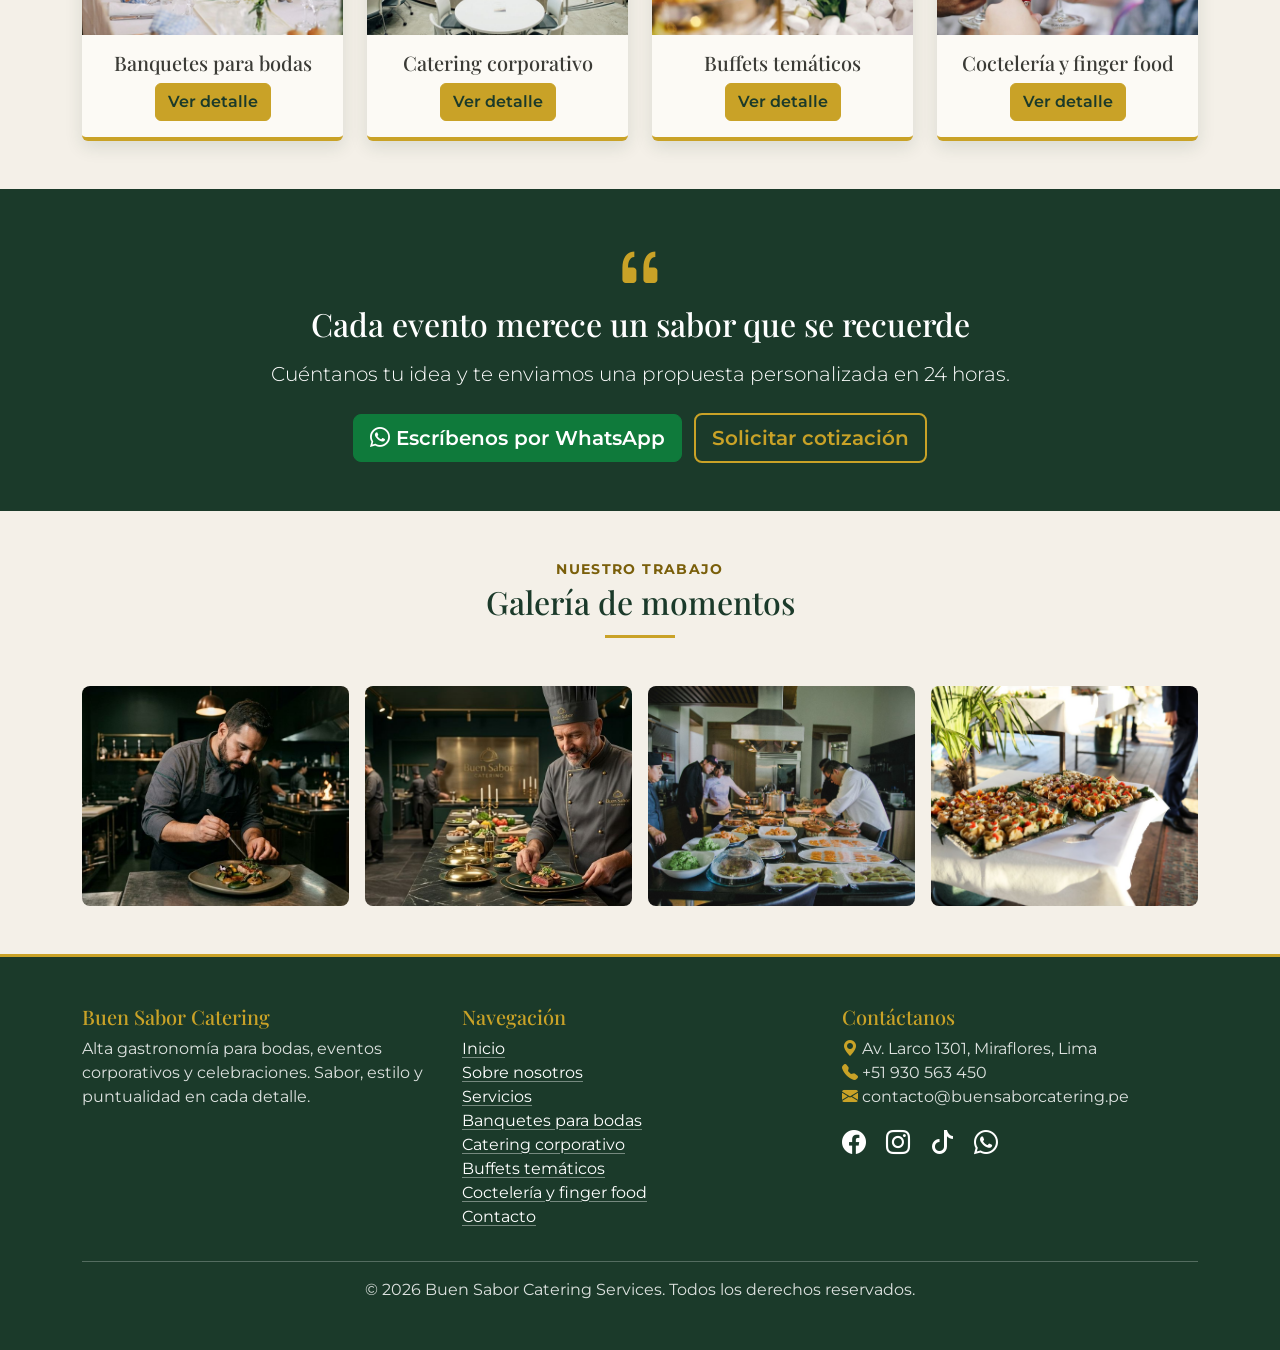
==== commit 4d372cee: "feat: add pdro dev" ====
--- a/index.html
+++ b/index.html
@@ -3,6 +3,7 @@
   <head>
     <meta charset="utf-8" />
     <meta name="viewport" content="width=device-width, initial-scale=1" />
+    <meta name="color-scheme" content="light dark" />
     <meta
       name="description"
       content="Catering para bodas, eventos corporativos y celebraciones en Lima. Alta gastronomía con ingredientes sostenibles."
--- a/css/estilos.css
+++ b/css/estilos.css
@@ -1,15 +1,42 @@
 /*ESTILOS GENERALES */
 :root {
+  /* el navegador elige claro u oscuro segun el sistema del usuario */
+  color-scheme: light dark;
+
+  /* colores fijos de marca (iguales en claro y oscuro) */
   --color-marca-1: #1b3a2a; /* verde bosque */
   --color-marca-2: #c9a227; /* dorado antiguo */
   --color-marca-1-claro: #2a5740;
   --color-marca-2-oscuro: #a8861c;
   --color-marca-2-hover: #d8b43a; /* hover de botones dorados */
-  --color-marca-2-texto: #7a5f0a; /* dorado legible sobre fondos claros (5.3:1) */
   --color-whatsapp: #0f7a3b; /* blanco sobre este verde: 5.4:1 */
   --color-whatsapp-hover: #0b6330;
-  --color-fondo: #f4f0e8; /* crema */
-  --color-texto: #3b3b36;
+
+  /* colores adaptativos: light-dark(claro, oscuro) */
+  --color-fondo: light-dark(#f4f0e8, #0e1913); /* crema / verde muy oscuro */
+  --color-superficie: light-dark(#fcfaf5, #16271e); /* tarjetas y menus */
+  --color-texto: light-dark(#3b3b36, #e6e2d6);
+  --color-titulo: light-dark(#1b3a2a, #f1ead6);
+  --color-etiqueta: light-dark(#7a5f0a, #d8b43a); /* dorado legible: 5.3:1 / 9:1 */
+  --color-borde: light-dark(#dee2e6, #2c4033);
+  --color-borde-campo: light-dark(#857e6a, #6e8b78); /* borde de campos: >= 3:1 */
+  --color-campo: light-dark(#ffffff, #0e1913);
+  --color-sombra: light-dark(rgba(27, 58, 42, 0.12), rgba(0, 0, 0, 0.5));
+  --color-foco: light-dark(#1b3a2a, #c9a227); /* contorno de foco: >= 3:1 */
+
+  /* bootstrap lee estas variables: asi sus componentes usan nuestra paleta */
+  --bs-body-bg: var(--color-fondo);
+  --bs-body-color: var(--color-texto);
+  --bs-heading-color: var(--color-titulo);
+  --bs-emphasis-color: var(--color-titulo);
+  --bs-secondary-color: light-dark(rgba(59, 59, 54, 0.75), rgba(230, 226, 214, 0.72));
+  --bs-secondary-bg: light-dark(#ece7da, #1e342a);
+  --bs-tertiary-bg: light-dark(#f0ebdf, #1a2d23);
+  --bs-border-color: var(--color-borde);
+  --bs-border-color-translucent: light-dark(rgba(27, 58, 42, 0.18), rgba(255, 255, 255, 0.14));
+  --bs-success-bg-subtle: light-dark(#dcebdf, #123222);
+  --bs-success-border-subtle: light-dark(#a9cdb4, #25583b);
+  --bs-success-text-emphasis: light-dark(#0f3d22, #9bd6b2);
 }
 
 body {
@@ -26,7 +53,7 @@
 h5,
 .navbar-brand {
   font-family: "Playfair Display", serif;
-  color: var(--color-marca-1);
+  color: var(--color-titulo);
 }
 
 /*colores de marca*/
@@ -51,16 +78,15 @@
   border-radius: 6px;
 }
 
-/*accesibilidad: foco visible con teclado*/
+/*accesibilidad: foco visible con teclado (verde en claro, dorado en oscuro)*/
 a:focus-visible,
 button:focus-visible,
-.form-control:focus-visible,
-.form-select:focus-visible,
 video:focus-visible {
-  outline: 3px solid var(--color-marca-2);
+  outline: 3px solid var(--color-foco);
   outline-offset: 3px;
 }
 
+/*sobre fondos verdes el foco es blanco*/
 footer a:focus-visible,
 .navbar a:focus-visible,
 .navbar-toggler:focus-visible,
@@ -84,20 +110,21 @@
   color: var(--color-marca-1);
 }
 
-/*boton con borde para fondos CLAROS (verde sobre crema: 11:1)*/
+/*boton con borde para fondos CLAROS u oscuros de la pagina (verde en claro, crema en oscuro)*/
 .btn-verde-borde {
   background-color: transparent;
-  border: 2px solid var(--color-marca-1);
-  color: var(--color-marca-1);
+  border: 2px solid var(--color-titulo);
+  color: var(--color-titulo);
   font-weight: 600;
 }
 
 .btn-verde-borde:hover {
-  background-color: var(--color-marca-1);
-  color: #fff;
-}
-
-/*boton con borde para fondos OSCUROS (dorado sobre verde: 5.2:1)*/
+  background-color: var(--color-titulo);
+  border-color: var(--color-titulo);
+  color: light-dark(#fff, var(--color-marca-1));
+}
+
+/*boton con borde para bandas VERDES (dorado sobre verde: 5.2:1)*/
 .btn-marca-borde {
   background-color: transparent;
   border: 2px solid var(--color-marca-2);
@@ -133,6 +160,11 @@
   font-weight: 500;
 }
 
+.navbar-dark .navbar-nav .nav-link:hover,
+.navbar-dark .navbar-nav .nav-link.active {
+  color: var(--color-marca-2);
+}
+
 /*mas espacio entre las opciones del menu (solo en escritorio)*/
 @media (min-width: 992px) {
   .navbar-nav {
@@ -140,14 +172,23 @@
   }
 }
 
-.navbar-dark .navbar-nav .nav-link:hover,
-.navbar-dark .navbar-nav .nav-link.active {
-  color: var(--color-marca-2);
+/*menu desplegable de bootstrap con nuestra paleta*/
+.dropdown-menu {
+  --bs-dropdown-bg: var(--color-superficie);
+  --bs-dropdown-color: var(--color-texto);
+  --bs-dropdown-link-color: var(--color-texto);
+  --bs-dropdown-link-hover-color: var(--color-titulo);
+  --bs-dropdown-link-hover-bg: rgba(201, 162, 39, 0.2);
+  --bs-dropdown-link-active-color: var(--color-marca-1);
+  --bs-dropdown-link-active-bg: var(--color-marca-2);
+  --bs-dropdown-border-color: var(--color-borde);
+  --bs-dropdown-divider-bg: var(--color-borde);
+  border-top: 3px solid var(--color-marca-2);
 }
 
 /*titulos de seccion*/
 .etiqueta-seccion {
-  color: var(--color-marca-2-texto);
+  color: var(--color-etiqueta);
   font-weight: 700;
   letter-spacing: 0.1em;
   text-transform: uppercase;
@@ -165,10 +206,12 @@
 
 /*tarjetas*/
 .card {
-  background-color: #fcfaf5;
+  --bs-card-bg: var(--color-superficie);
+  --bs-card-color: var(--color-texto);
+  background-color: var(--color-superficie);
   border: 0;
   border-bottom: 4px solid var(--color-marca-2);
-  box-shadow: 0 6px 18px rgba(27, 58, 42, 0.12);
+  box-shadow: 0 6px 18px var(--color-sombra);
 }
 
 .icono-circulo {
@@ -184,7 +227,39 @@
   font-size: 1.8rem;
 }
 
-/*pie de pagina*/
+/*formularios de bootstrap con nuestra paleta*/
+.form-control,
+.form-select {
+  background-color: var(--color-campo);
+  color: var(--color-texto);
+  border: 1px solid var(--color-borde-campo);
+}
+
+.form-control::placeholder {
+  color: light-dark(#6b6b63, #9aa79f);
+}
+
+.form-control:focus,
+.form-select:focus {
+  background-color: var(--color-campo);
+  color: var(--color-texto);
+  border-color: var(--color-foco);
+  box-shadow: 0 0 0 0.25rem light-dark(rgba(27, 58, 42, 0.25), rgba(201, 162, 39, 0.4));
+}
+
+/*la flecha del select es una imagen: en oscuro se cambia por una clara*/
+@media (prefers-color-scheme: dark) {
+  .form-select {
+    --bs-form-select-bg-img: url("data:image/svg+xml,%3csvg xmlns='http://www.w3.org/2000/svg' viewBox='0 0 16 16'%3e%3cpath fill='none' stroke='%23e6e2d6' stroke-linecap='round' stroke-linejoin='round' stroke-width='2' d='m2 5 6 6 6-6'/%3e%3c/svg%3e");
+  }
+}
+
+/*alertas de bootstrap: borde dorado a la izquierda*/
+.alert {
+  border-left: 5px solid var(--color-marca-2);
+}
+
+/*pie de pagina (siempre verde)*/
 footer {
   background-color: var(--color-marca-1);
   color: #fff;
@@ -265,7 +340,7 @@
 .foto-borde {
   border: 3px solid var(--color-marca-2);
   border-radius: 10px;
-  box-shadow: 0 8px 22px rgba(27, 58, 42, 0.2);
+  box-shadow: 0 8px 22px var(--color-sombra);
 }
 
 .foto-fundador {
@@ -274,6 +349,20 @@
   object-position: top;
 }
 
+/*encuadre de cada foto: object-position mueve la ventana de recorte
+  (0% = se ve la parte de arriba, 100% = la de abajo)*/
+.pos-fernando {
+  object-position: 50% 4%;
+}
+
+.pos-juan {
+  object-position: 50% 38%;
+}
+
+.pos-pedro {
+  object-position: 50% 40%;
+}
+
 /*ESTILOS ESPECIFICOS PAGINA: SERVICIOS */
 .card-servicio img {
   height: 200px;
@@ -284,7 +373,7 @@
 .precio {
   font-family: "Playfair Display", serif;
   font-size: 2.5rem;
-  color: var(--color-marca-1);
+  color: var(--color-titulo);
 }
 
 .lista-iconos li {
@@ -329,11 +418,3 @@
 .ratio iframe {
   border: 0;
 }
-
-.pos-fernando {
-  object-position: 50% 30%;
-}
-
-.pos-juan {
-  object-position: 50% 28%;
-}
